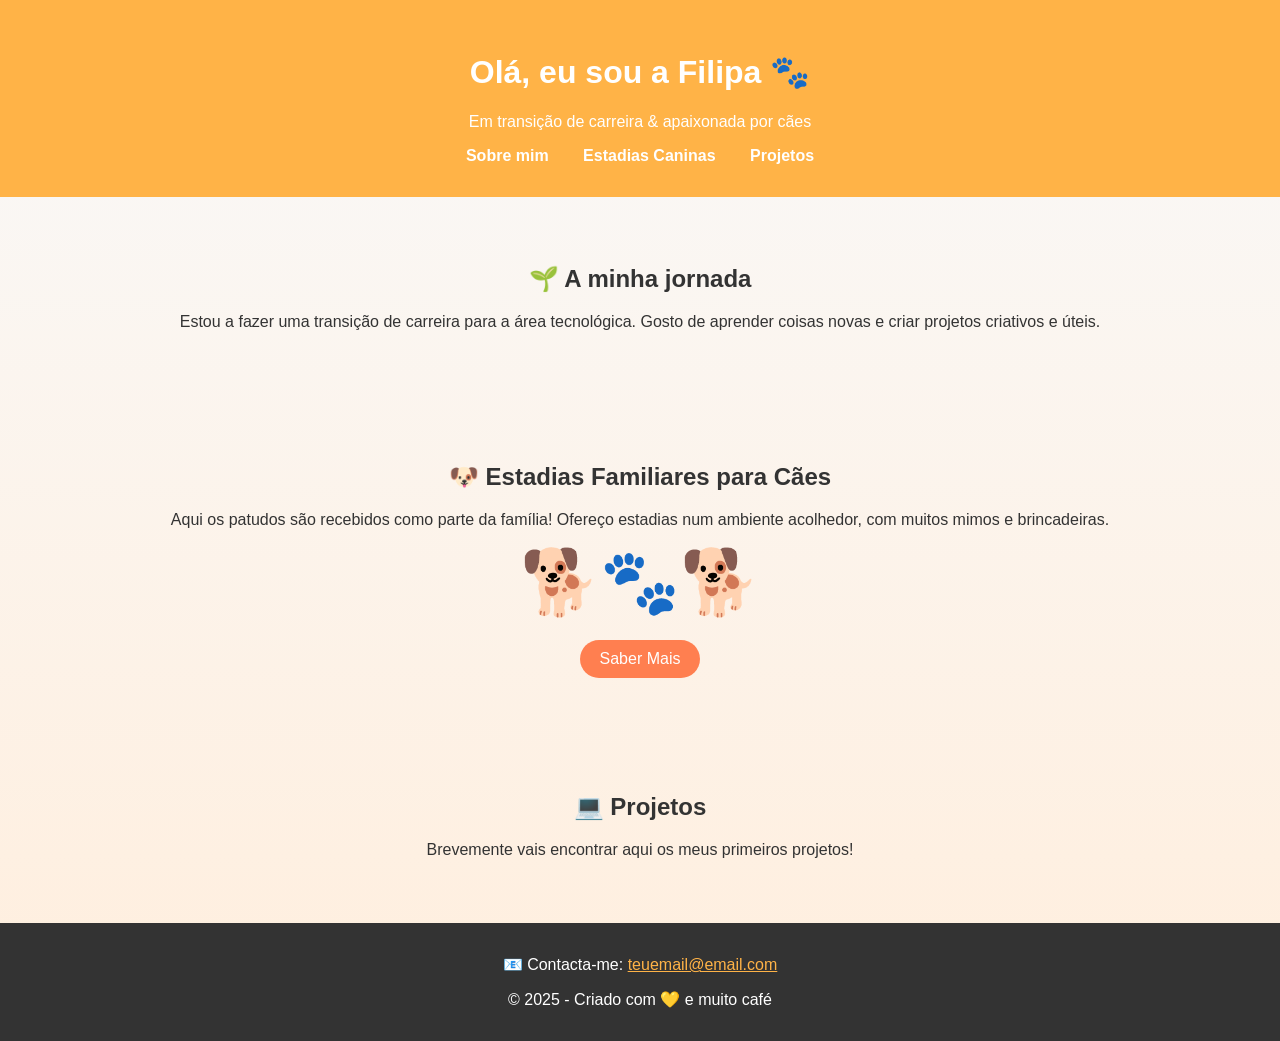
==== index.html @ b85d3b01 "docs: create index.html" ====
<!DOCTYPE html>
<html lang="pt">
<head>
  <meta charset="UTF-8">
  <meta name="viewport" content="width=device-width, initial-scale=1.0">
  <title>Bem-vindo ao meu cantinho</title>
  <style>
    body { 
      font-family: 'Segoe UI', sans-serif; 
      margin: 0; 
      background: linear-gradient(to bottom, #f9f9f9, #ffeedd); 
      color: #333;
    }
    header {
      background: #ffb347;
      color: white;
      padding: 2rem;
      text-align: center;
    }
    nav a {
      margin: 0 15px;
      color: white;
      text-decoration: none;
      font-weight: bold;
    }
    .section {
      padding: 3rem;
      text-align: center;
    }
    .btn {
      display: inline-block;
      margin-top: 20px;
      background: #ff7f50;
      color: white;
      padding: 10px 20px;
      border-radius: 25px;
      text-decoration: none;
      transition: 0.3s;
    }
    .btn:hover {
      background: #e0663d;
    }
    .dog {
      font-size: 4rem;
    }
    footer {
      background: #333;
      color: white;
      text-align: center;
      padding: 1rem;
    }
  </style>
</head>
<body>
  <header>
    <h1>Olá, eu sou a Filipa 🐾</h1>
    <p>Em transição de carreira & apaixonada por cães</p>
    <nav>
      <a href="#about">Sobre mim</a>
      <a href="#dogs">Estadias Caninas</a>
      <a href="#projects">Projetos</a>
    </nav>
  </header>

  <section class="section" id="about">
    <h2>🌱 A minha jornada</h2>
    <p>Estou a fazer uma transição de carreira para a área tecnológica. 
       Gosto de aprender coisas novas e criar projetos criativos e úteis.</p>
  </section>

  <section class="section" id="dogs">
    <h2>🐶 Estadias Familiares para Cães</h2>
    <p>Aqui os patudos são recebidos como parte da família! 
       Ofereço estadias num ambiente acolhedor, com muitos mimos e brincadeiras.</p>
    <div class="dog">🐕🐾🐕</div>
    <a href="#contact" class="btn">Saber Mais</a>
  </section>

  <section class="section" id="projects">
    <h2>💻 Projetos</h2>
    <p>Brevemente vais encontrar aqui os meus primeiros projetos!</p>
  </section>

  <footer id="contact">
    <p>📧 Contacta-me: <a href="mailto:teuemail@email.com" style="color:#ffb347;">teuemail@email.com</a></p>
    <p>© 2025 - Criado com 💛 e muito café</p>
  </footer>
</body>
</html>
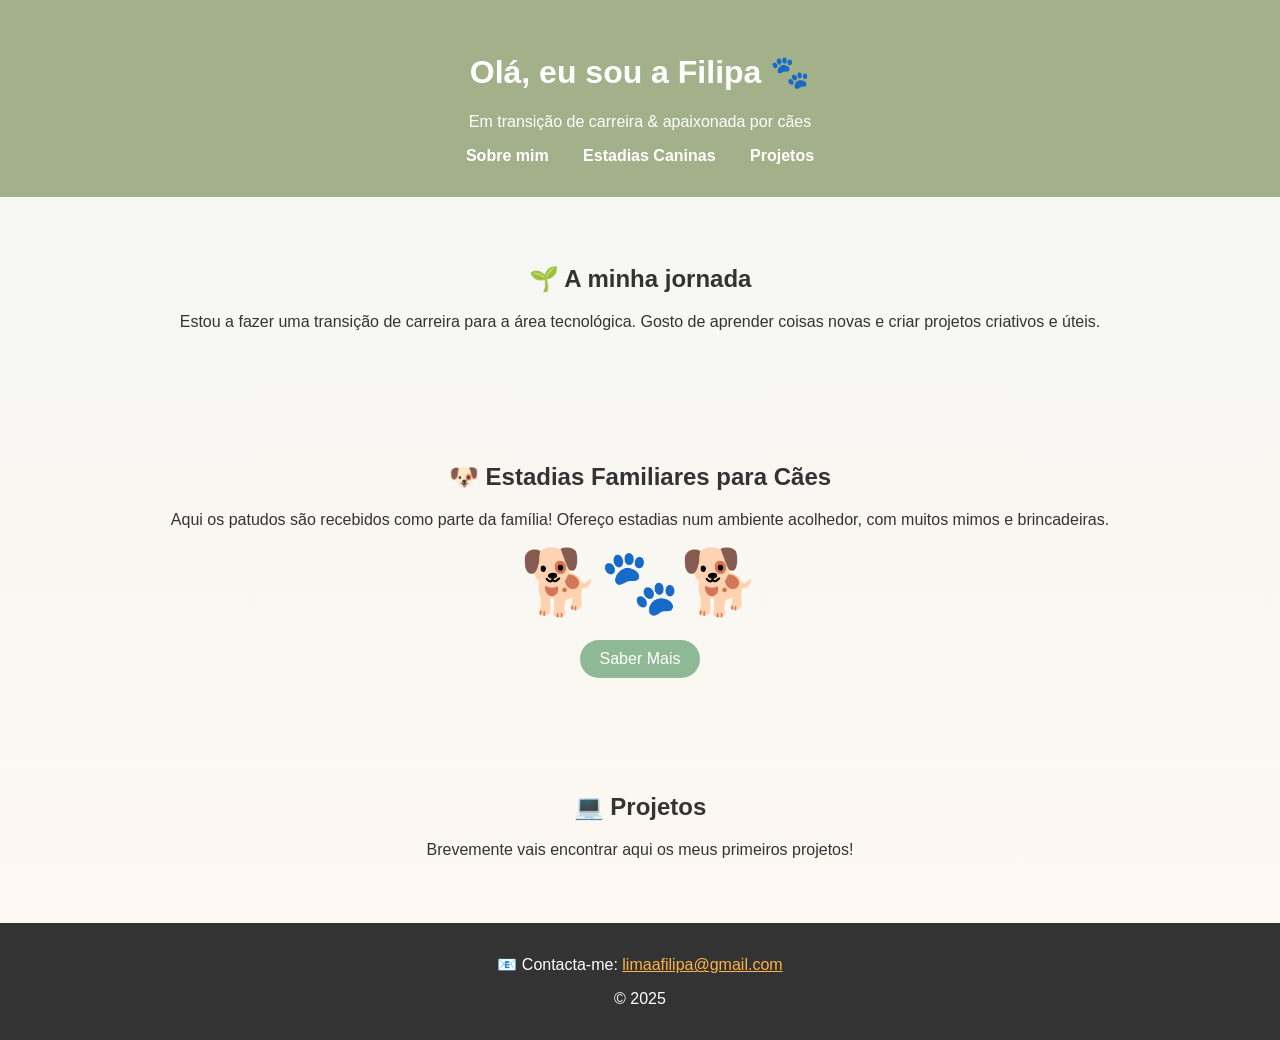
==== commit 689804e3: "style: change page color" ====
--- a/index.html
+++ b/index.html
@@ -8,11 +8,11 @@
     body { 
       font-family: 'Segoe UI', sans-serif; 
       margin: 0; 
-      background: linear-gradient(to bottom, #f9f9f9, #ffeedd); 
+      background: linear-gradient(to bottom, #f4f7f5, #fef8f0); 
       color: #333;
     }
     header {
-      background: #ffb347;
+      background: #a3b18a;
       color: white;
       padding: 2rem;
       text-align: center;
@@ -30,7 +30,7 @@
     .btn {
       display: inline-block;
       margin-top: 20px;
-      background: #ff7f50;
+      background: #8fb996;
       color: white;
       padding: 10px 20px;
       border-radius: 25px;
@@ -38,17 +38,20 @@
       transition: 0.3s;
     }
     .btn:hover {
-      background: #e0663d;
+      background: #718355;
     }
     .dog {
       font-size: 4rem;
     }
-    footer {
-      background: #333;
-      color: white;
-      text-align: center;
-      padding: 1rem;
-    }
+   footer {
+    background: #333;
+    color: white;
+    text-align: center;
+    padding: 1rem;
+  }
+  footer a {
+    color: #d4a373; /* Dourado pastel */
+  }
   </style>
 </head>
 <body>
@@ -82,8 +85,8 @@
   </section>
 
   <footer id="contact">
-    <p>📧 Contacta-me: <a href="mailto:teuemail@email.com" style="color:#ffb347;">teuemail@email.com</a></p>
-    <p>© 2025 - Criado com 💛 e muito café</p>
+    <p>📧 Contacta-me: <a href="mailto:teuemail@email.com" style="color:#ffb347;">limaafilipa@gmail.com</a></p>
+    <p>© 2025</p>
   </footer>
 </body>
 </html>
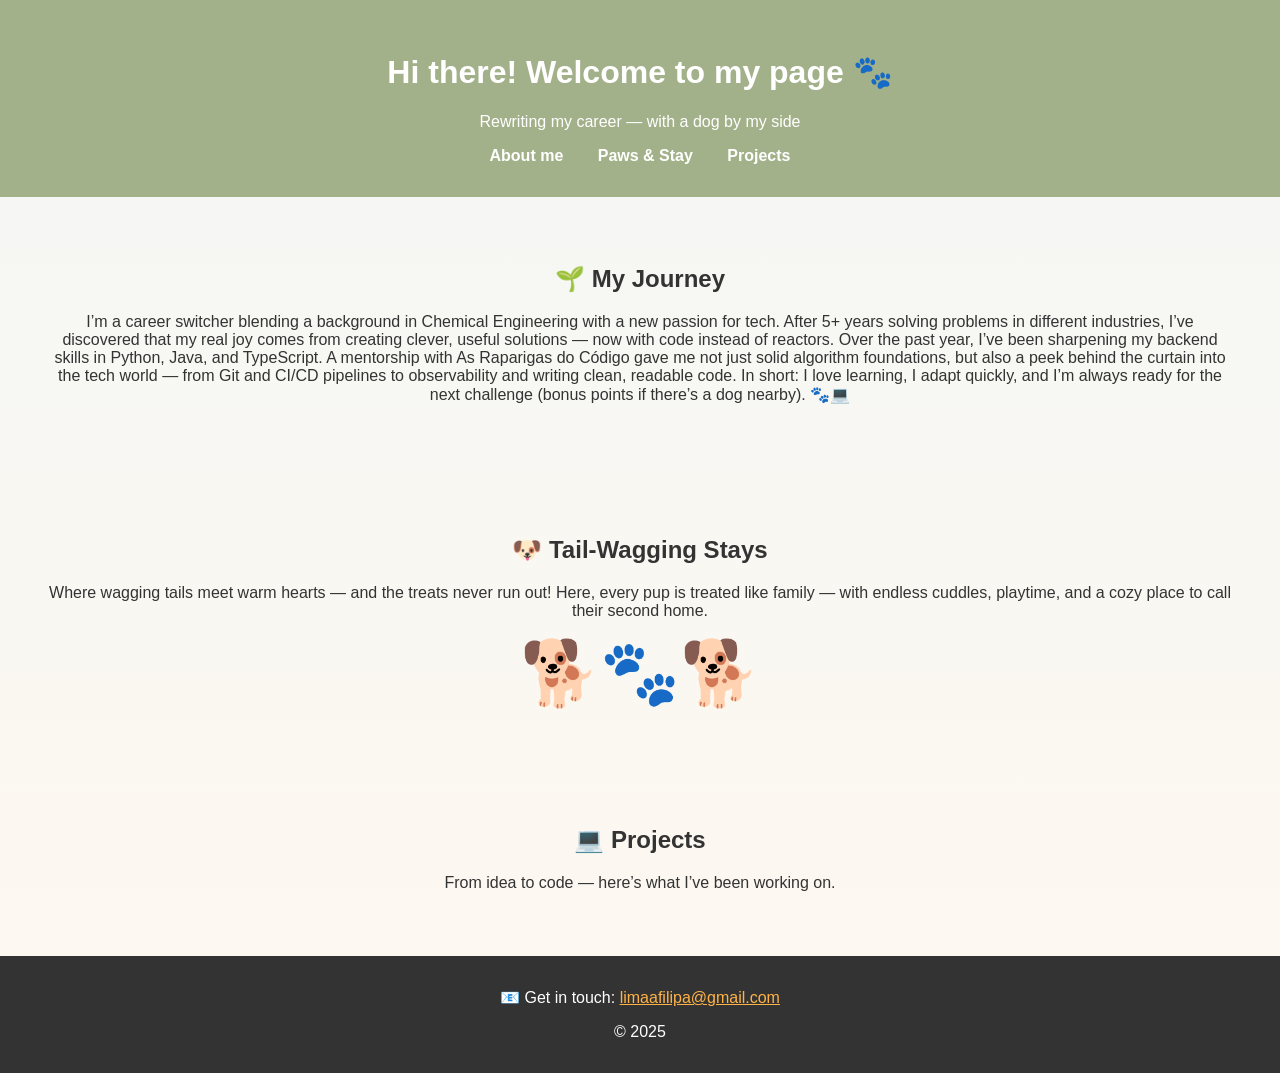
==== commit 19db62ba: "chore: improve and convert to english all text" ====
--- a/index.html
+++ b/index.html
@@ -3,7 +3,7 @@
 <head>
   <meta charset="UTF-8">
   <meta name="viewport" content="width=device-width, initial-scale=1.0">
-  <title>Bem-vindo ao meu cantinho</title>
+  <title>Welcome to my page!</title>
   <style>
     body { 
       font-family: 'Segoe UI', sans-serif; 
@@ -50,42 +50,45 @@
     padding: 1rem;
   }
   footer a {
-    color: #d4a373; /* Dourado pastel */
+    color: #d4a373;
   }
   </style>
 </head>
 <body>
   <header>
-    <h1>Olá, eu sou a Filipa 🐾</h1>
-    <p>Em transição de carreira & apaixonada por cães</p>
+    <h1>Hi there! Welcome to my page 🐾</h1>
+    <p>Rewriting my career — with a dog by my side</p>
     <nav>
-      <a href="#about">Sobre mim</a>
-      <a href="#dogs">Estadias Caninas</a>
-      <a href="#projects">Projetos</a>
+      <a href="#about">About me</a>
+      <a href="#dogs">Paws & Stay</a>
+      <a href="#projects">Projects</a>
     </nav>
   </header>
 
   <section class="section" id="about">
-    <h2>🌱 A minha jornada</h2>
-    <p>Estou a fazer uma transição de carreira para a área tecnológica. 
-       Gosto de aprender coisas novas e criar projetos criativos e úteis.</p>
+    <h2>🌱 My Journey</h2>
+    <p>I’m a career switcher blending a background in Chemical Engineering with a new passion for tech.
+      After 5+ years solving problems in different industries, I’ve discovered that my real joy comes from creating clever, useful solutions — now with code instead of reactors.
+      Over the past year, I’ve been sharpening my backend skills in Python, Java, and TypeScript. A mentorship with As Raparigas do Código gave me not just solid algorithm foundations, 
+      but also a peek behind the curtain into the tech world — from Git and CI/CD pipelines to observability and writing clean, readable code.
+
+      In short: I love learning, I adapt quickly, and I’m always ready for the next challenge (bonus points if there’s a dog nearby). 🐾💻</p>
   </section>
 
   <section class="section" id="dogs">
-    <h2>🐶 Estadias Familiares para Cães</h2>
-    <p>Aqui os patudos são recebidos como parte da família! 
-       Ofereço estadias num ambiente acolhedor, com muitos mimos e brincadeiras.</p>
+    <h2>🐶 Tail-Wagging Stays</h2>
+    <p>Where wagging tails meet warm hearts — and the treats never run out! 
+       Here, every pup is treated like family — with endless cuddles, playtime, and a cozy place to call their second home.</p>
     <div class="dog">🐕🐾🐕</div>
-    <a href="#contact" class="btn">Saber Mais</a>
   </section>
 
   <section class="section" id="projects">
-    <h2>💻 Projetos</h2>
-    <p>Brevemente vais encontrar aqui os meus primeiros projetos!</p>
+    <h2>💻 Projects</h2>
+    <p>From idea to code — here’s what I’ve been working on.</p>
   </section>
 
   <footer id="contact">
-    <p>📧 Contacta-me: <a href="mailto:teuemail@email.com" style="color:#ffb347;">limaafilipa@gmail.com</a></p>
+    <p>📧 Get in touch: <a href="mailto:teuemail@email.com" style="color:#ffb347;">limaafilipa@gmail.com</a></p>
     <p>© 2025</p>
   </footer>
 </body>
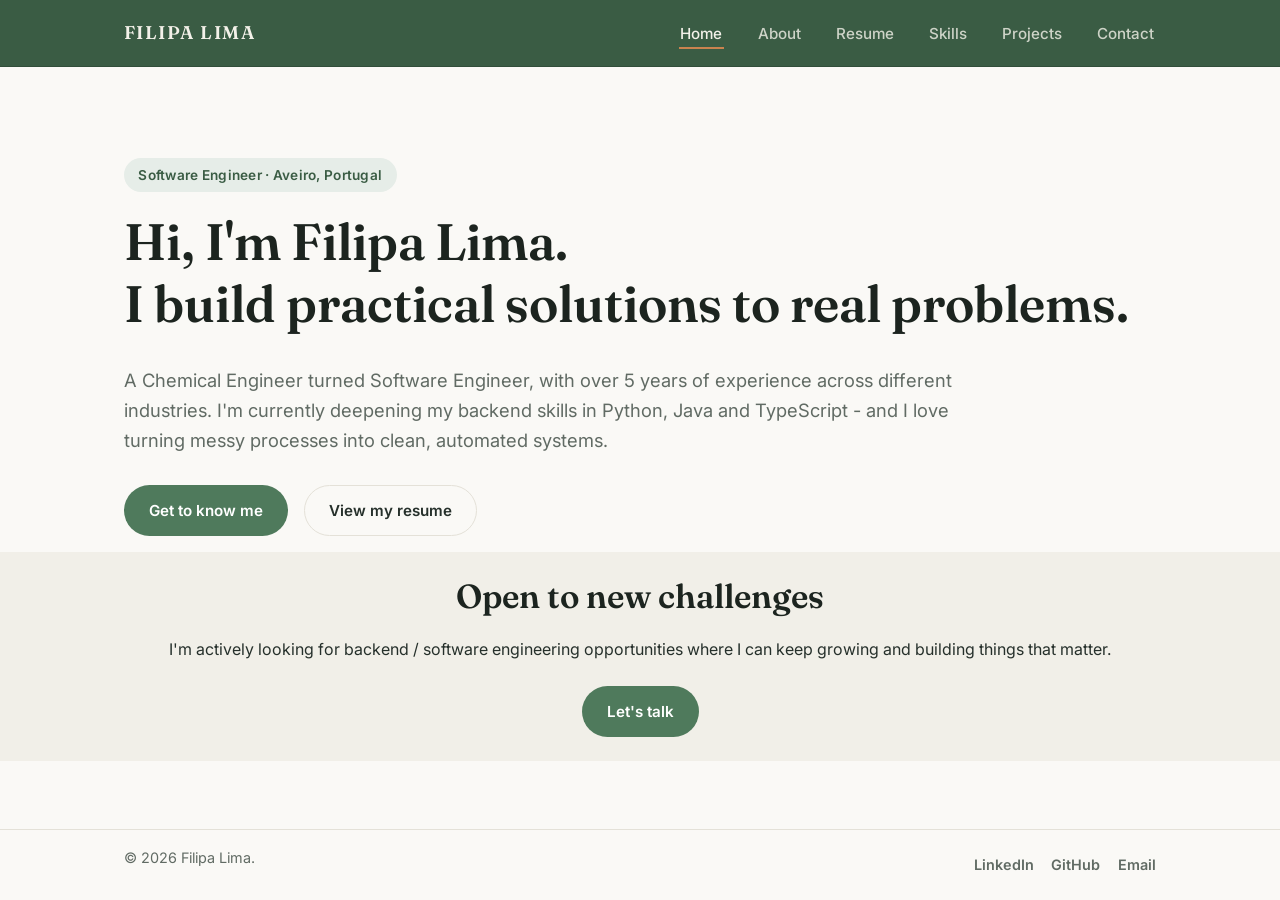
==== commit f05fd13b: "feat: redesign portfolio as multi-page site - Rebuild site as Home, About, Resume, Skills, Projects," ====
--- a/index.html
+++ b/index.html
@@ -1,95 +1,71 @@
 <!DOCTYPE html>
-<html lang="pt">
+<html lang="en">
 <head>
   <meta charset="UTF-8">
   <meta name="viewport" content="width=device-width, initial-scale=1.0">
-  <title>Welcome to my page!</title>
-  <style>
-    body { 
-      font-family: 'Segoe UI', sans-serif; 
-      margin: 0; 
-      background: linear-gradient(to bottom, #f4f7f5, #fef8f0); 
-      color: #333;
-    }
-    header {
-      background: #a3b18a;
-      color: white;
-      padding: 2rem;
-      text-align: center;
-    }
-    nav a {
-      margin: 0 15px;
-      color: white;
-      text-decoration: none;
-      font-weight: bold;
-    }
-    .section {
-      padding: 3rem;
-      text-align: center;
-    }
-    .btn {
-      display: inline-block;
-      margin-top: 20px;
-      background: #8fb996;
-      color: white;
-      padding: 10px 20px;
-      border-radius: 25px;
-      text-decoration: none;
-      transition: 0.3s;
-    }
-    .btn:hover {
-      background: #718355;
-    }
-    .dog {
-      font-size: 4rem;
-    }
-   footer {
-    background: #333;
-    color: white;
-    text-align: center;
-    padding: 1rem;
-  }
-  footer a {
-    color: #d4a373;
-  }
-  </style>
+  <title>Filipa Lima | Software Engineer</title>
+  <meta name="description" content="Filipa Lima — Software Engineer with a Chemical Engineering background, focused on automation, backend development and problem-solving.">
+  <link rel="preconnect" href="https://fonts.googleapis.com">
+  <link href="https://fonts.googleapis.com/css2?family=Fraunces:wght@500;600;700&family=Inter:wght@400;500;600;700&display=swap" rel="stylesheet">
+  <link rel="stylesheet" href="style.css">
 </head>
-<body>
-  <header>
-    <h1>Hi there! Welcome to my page 🐾</h1>
-    <p>Rewriting my career — with a dog by my side</p>
-    <nav>
-      <a href="#about">About me</a>
-      <a href="#dogs">Paws & Stay</a>
-      <a href="#projects">Projects</a>
-    </nav>
+<body class="home-page">
+
+  <header class="site-header">
+    <div class="nav-wrap">
+      <a href="index.html" class="logo">Filipa <span>Lima</span></a>
+      <button class="nav-toggle" aria-label="Toggle navigation">☰</button>
+      <ul class="nav-links">
+        <li><a href="index.html" class="active">Home</a></li>
+        <li><a href="about.html">About</a></li>
+        <li><a href="resume.html">Resume</a></li>
+        <li><a href="skills.html">Skills</a></li>
+        <li><a href="projects.html">Projects</a></li>
+        <li><a href="contact.html">Contact</a></li>
+      </ul>
+    </div>
   </header>
 
-  <section class="section" id="about">
-    <h2>🌱 My Journey</h2>
-    <p>I’m a career switcher blending a background in Chemical Engineering with a new passion for tech.
-      After 5+ years solving problems in different industries, I’ve discovered that my real joy comes from creating clever, useful solutions — now with code instead of reactors.
-      Over the past year, I’ve been sharpening my backend skills in Python, Java, and TypeScript. A mentorship with As Raparigas do Código gave me not just solid algorithm foundations, 
-      but also a peek behind the curtain into the tech world — from Git and CI/CD pipelines to observability and writing clean, readable code.
+  <main>
+    <section class="hero home-hero">
+      <div class="container">
+        <span class="eyebrow">Software Engineer · Aveiro, Portugal</span>
+        <h1>Hi, I'm Filipa Lima.<br>I build practical solutions to real problems.</h1>
+        <p class="lead">
+          A Chemical Engineer turned Software Engineer, with over 5 years of experience across
+          different industries. I'm currently deepening my backend skills in Python, Java and
+          TypeScript - and I love turning messy processes into clean, automated systems.
+        </p>
+        <div class="hero-actions">
+          <a href="about.html" class="btn btn-primary">Get to know me</a>
+          <a href="resume.html" class="btn btn-outline">View my resume</a>
+        </div>
+      </div>
+    </section>
 
-      In short: I love learning, I adapt quickly, and I’m always ready for the next challenge (bonus points if there’s a dog nearby). 🐾💻</p>
-  </section>
+    <section class="section-alt home-cta">
+      <div class="container" style="text-align:center;">
+        <h2>Open to new challenges</h2>
+        <p class="lead" style="margin:0 auto 1.5rem;">
+          I'm actively looking for backend / software engineering opportunities where I can keep
+          growing and building things that matter.
+        </p>
+        <a href="contact.html" class="btn btn-primary">Let's talk</a>
+      </div>
+    </section>
+  </main>
 
-  <section class="section" id="dogs">
-    <h2>🐶 Tail-Wagging Stays</h2>
-    <p>Where wagging tails meet warm hearts — and the treats never run out! 
-       Here, every pup is treated like family — with endless cuddles, playtime, and a cozy place to call their second home.</p>
-    <div class="dog">🐕🐾🐕</div>
-  </section>
+  <footer class="site-footer">
+    <div class="container footer-inner">
+      <p>© 2026 Filipa Lima.</p>
+      <div class="social-links">
+        <a href="https://www.linkedin.com/in/filipaalima/" target="_blank" rel="noopener">LinkedIn</a>
+        <a href="https://github.com/filipalimaa" target="_blank" rel="noopener">GitHub</a>
+        <a href="mailto:limaafilipa@gmail.com">Email</a>
+      </div>
+    </div>
+  </footer>
 
-  <section class="section" id="projects">
-    <h2>💻 Projects</h2>
-    <p>From idea to code — here’s what I’ve been working on.</p>
-  </section>
-
-  <footer id="contact">
-    <p>📧 Get in touch: <a href="mailto:teuemail@email.com" style="color:#ffb347;">limaafilipa@gmail.com</a></p>
-    <p>© 2025</p>
-  </footer>
+  <script src="script.js"></script>
 </body>
 </html>
--- a/style.css
+++ b/style.css
@@ -0,0 +1,764 @@
+/* =========================================
+   Filipa Lima — Portfolio
+   Shared stylesheet
+   ========================================= */
+
+:root {
+  --bg: #faf9f6;
+  --bg-alt: #f1efe8;
+  --surface: #ffffff;
+  --text: #26302b;
+  --text-muted: #616b64;
+  --accent: #4f7a5c;
+  --accent-dark: #3a5c44;
+  --accent-light: #e6ede8;
+  --accent2: #c9834f;
+  --border: #e4e1d8;
+  --radius: 14px;
+  --shadow: 0 4px 20px rgba(38, 48, 43, 0.06);
+  --shadow-hover: 0 10px 30px rgba(38, 48, 43, 0.1);
+  --max-width: 1080px;
+  font-size: 16px;
+}
+
+* { box-sizing: border-box; }
+
+html { scroll-behavior: smooth; }
+
+body {
+  margin: 0;
+  font-family: 'Inter', -apple-system, BlinkMacSystemFont, 'Segoe UI', sans-serif;
+  background: var(--bg);
+  color: var(--text);
+  line-height: 1.65;
+  -webkit-font-smoothing: antialiased;
+}
+
+h1, h2, h3, h4 {
+  font-family: 'Fraunces', Georgia, serif;
+  font-weight: 600;
+  line-height: 1.2;
+  margin: 0 0 0.6em;
+  color: #1c241f;
+}
+
+h1 { font-size: clamp(2.1rem, 4vw, 3.2rem); }
+h2 { font-size: clamp(1.5rem, 2.6vw, 2.1rem); }
+h3 { font-size: 1.2rem; }
+
+p { margin: 0 0 1em; }
+
+a { color: var(--accent-dark); text-decoration: none; }
+a:hover { color: var(--accent2); }
+
+img { max-width: 100%; display: block; }
+
+.container {
+  max-width: var(--max-width);
+  margin: 0 auto;
+  padding: 0 1.5rem;
+}
+
+/* ---------- Header / Nav ---------- */
+
+.site-header {
+  position: sticky;
+  top: 0;
+  z-index: 100;
+  background: var(--accent-dark);
+  border-bottom: 1px solid rgba(0, 0, 0, 0.15);
+}
+
+.nav-wrap {
+  display: flex;
+  align-items: center;
+  justify-content: space-between;
+  padding: 1.1rem 1.5rem;
+  max-width: var(--max-width);
+  margin: 0 auto;
+}
+
+.logo {
+  font-family: 'Fraunces', serif;
+  font-size: 1.15rem;
+  font-weight: 600;
+  color: #f3f1e9;
+  letter-spacing: 0.08em;
+  text-transform: uppercase;
+}
+
+.logo span { color: inherit; }
+
+.nav-links {
+  display: flex;
+  gap: 2rem;
+  list-style: none;
+  margin: 0;
+  padding: 0;
+}
+
+.nav-links a {
+  color: rgba(243, 241, 233, 0.8);
+  font-weight: 500;
+  font-size: 0.95rem;
+  padding: 0.3rem 0.1rem;
+  border-bottom: 2px solid transparent;
+  transition: 0.2s;
+}
+
+.nav-links a:hover,
+.nav-links a.active {
+  color: #f3f1e9;
+  border-bottom-color: var(--accent2);
+}
+
+.nav-toggle {
+  display: none;
+  background: none;
+  border: none;
+  font-size: 1.5rem;
+  cursor: pointer;
+  color: #f3f1e9;
+}
+
+@media (max-width: 720px) {
+  .nav-toggle { display: block; }
+  .nav-links.open a { color: var(--text); }
+  .nav-links.open a:hover,
+  .nav-links.open a.active { color: var(--accent-dark); }
+  .nav-links {
+    position: absolute;
+    top: 100%;
+    left: 0;
+    right: 0;
+    background: var(--surface);
+    flex-direction: column;
+    gap: 0;
+    border-bottom: 1px solid var(--border);
+    display: none;
+  }
+  .nav-links.open { display: flex; }
+  .nav-links a {
+    padding: 1rem 1.5rem;
+    width: 100%;
+    border-bottom: 1px solid var(--border);
+  }
+}
+
+/* ---------- Home page: fit viewport, no scroll ---------- */
+
+body.home-page {
+  display: flex;
+  flex-direction: column;
+  min-height: 100vh;
+}
+
+body.home-page main {
+  flex: 1;
+  display: flex;
+  flex-direction: column;
+  justify-content: center;
+}
+
+body.home-page .home-hero {
+  padding: 1.5rem 0 1rem;
+}
+
+body.home-page .home-cta {
+  padding: 1.5rem 0;
+}
+
+body.home-page .site-footer {
+  padding: 1rem 0;
+  margin-top: 0;
+}
+
+@media (max-height: 720px) {
+  body.home-page h1 { font-size: clamp(1.6rem, 3.2vw, 2.3rem); }
+  body.home-page .hero .lead { font-size: 1rem; }
+}
+
+/* ---------- Hero ---------- */
+
+.hero {
+  padding: 5rem 0 4rem;
+}
+
+.hero .eyebrow {
+  display: inline-block;
+  color: var(--accent-dark);
+  background: var(--accent-light);
+  padding: 0.35rem 0.9rem;
+  border-radius: 999px;
+  font-size: 0.85rem;
+  font-weight: 600;
+  letter-spacing: 0.02em;
+  margin-bottom: 1.2rem;
+}
+
+.hero p.lead {
+  font-size: 1.15rem;
+  color: var(--text-muted);
+  max-width: 46em;
+}
+
+.hero-actions {
+  display: flex;
+  gap: 1rem;
+  flex-wrap: wrap;
+  margin-top: 1.8rem;
+}
+
+/* ---------- Buttons ---------- */
+
+.btn {
+  display: inline-flex;
+  align-items: center;
+  gap: 0.5rem;
+  padding: 0.75rem 1.5rem;
+  border-radius: 999px;
+  font-weight: 600;
+  font-size: 0.95rem;
+  transition: 0.2s;
+  border: 1px solid transparent;
+}
+
+.btn-primary {
+  background: var(--accent);
+  color: #fff;
+}
+.btn-primary:hover {
+  background: var(--accent-dark);
+  color: #fff;
+}
+
+.btn-outline {
+  border-color: var(--border);
+  color: var(--text);
+  background: transparent;
+}
+.btn-outline:hover {
+  border-color: var(--accent);
+  color: var(--accent-dark);
+}
+
+/* ---------- Sections ---------- */
+
+section { padding: 3.5rem 0; }
+
+.section-head {
+  margin-bottom: 2.5rem;
+}
+
+.section-head .kicker {
+  color: var(--accent2);
+  font-weight: 700;
+  font-size: 0.82rem;
+  text-transform: uppercase;
+  letter-spacing: 0.08em;
+  margin-bottom: 0.4rem;
+  display: block;
+}
+
+.section-alt {
+  background: var(--bg-alt);
+}
+
+/* ---------- Cards / Grid ---------- */
+
+.grid {
+  display: grid;
+  gap: 1.5rem;
+}
+
+.grid-3 { grid-template-columns: repeat(3, 1fr); }
+.grid-2 { grid-template-columns: repeat(2, 1fr); }
+
+@media (max-width: 800px) {
+  .grid-3, .grid-2 { grid-template-columns: 1fr; }
+}
+
+.card {
+  background: var(--surface);
+  border: 1px solid var(--border);
+  border-radius: var(--radius);
+  padding: 1.8rem;
+  box-shadow: var(--shadow);
+  transition: 0.25s;
+}
+
+.card:hover {
+  box-shadow: var(--shadow-hover);
+  transform: translateY(-3px);
+}
+
+.card h3 { margin-bottom: 0.5rem; }
+.card .muted { color: var(--text-muted); font-size: 0.95rem; }
+
+/* ---------- Tags / Pills ---------- */
+
+.tags {
+  display: flex;
+  flex-wrap: wrap;
+  gap: 0.5rem;
+  margin-top: 1rem;
+}
+
+.tag {
+  background: var(--accent-light);
+  color: var(--accent-dark);
+  font-size: 0.82rem;
+  font-weight: 600;
+  padding: 0.35rem 0.8rem;
+  border-radius: 999px;
+}
+
+/* ---------- Timeline (Resume) ---------- */
+
+.timeline {
+  position: relative;
+  border-left: 2px solid var(--border);
+  padding-left: 2rem;
+  margin-left: 0.5rem;
+}
+
+.timeline-item {
+  position: relative;
+  margin-bottom: 2.4rem;
+}
+
+.timeline-item::before {
+  content: '';
+  position: absolute;
+  left: -2.44rem;
+  top: 0.3rem;
+  width: 12px;
+  height: 12px;
+  border-radius: 50%;
+  background: var(--accent);
+  border: 3px solid var(--bg);
+  box-shadow: 0 0 0 2px var(--accent);
+}
+
+.timeline-item .date {
+  color: var(--accent2);
+  font-weight: 700;
+  font-size: 0.85rem;
+  text-transform: uppercase;
+  letter-spacing: 0.04em;
+}
+
+.timeline-item h3 { margin: 0.3rem 0 0.1rem; }
+.timeline-item .org { color: var(--text-muted); font-style: italic; margin-bottom: 0.6rem; }
+
+.timeline-item ul { margin: 0.5rem 0 0; padding-left: 1.2rem; }
+.timeline-item li { margin-bottom: 0.35rem; }
+
+/* ---------- Project image placeholder ---------- */
+
+.project-image {
+  width: 100%;
+  height: 170px;
+  border-radius: 10px;
+  background: linear-gradient(135deg, var(--accent-light), var(--bg-alt));
+  display: flex;
+  align-items: center;
+  justify-content: center;
+  color: var(--accent-dark);
+  font-size: 0.85rem;
+  font-weight: 600;
+  margin-bottom: 1.2rem;
+  border: 1px dashed var(--border);
+}
+
+/* ---------- Contact ---------- */
+
+.contact-list {
+  list-style: none;
+  padding: 0;
+  margin: 0;
+  display: grid;
+  gap: 1rem;
+}
+
+.contact-list li {
+  display: flex;
+  align-items: center;
+  gap: 0.8rem;
+  background: var(--surface);
+  border: 1px solid var(--border);
+  border-radius: var(--radius);
+  padding: 1rem 1.3rem;
+}
+
+.contact-list .icon {
+  width: 38px;
+  height: 38px;
+  border-radius: 50%;
+  background: var(--accent-light);
+  color: var(--accent-dark);
+  display: flex;
+  align-items: center;
+  justify-content: center;
+  font-size: 1.1rem;
+  flex-shrink: 0;
+}
+
+/* ---------- Footer ---------- */
+
+.site-footer {
+  border-top: 1px solid var(--border);
+  padding: 2.2rem 0;
+  margin-top: 2rem;
+  color: var(--text-muted);
+  font-size: 0.9rem;
+}
+
+.footer-inner {
+  display: flex;
+  justify-content: space-between;
+  align-items: center;
+  flex-wrap: wrap;
+  gap: 1rem;
+}
+
+.social-links {
+  display: flex;
+  gap: 1.1rem;
+}
+
+.social-links a {
+  color: var(--text-muted);
+  font-weight: 600;
+}
+
+.social-links a:hover { color: var(--accent-dark); }
+
+/* ---------- About: split hero with photo ---------- */
+
+.about-hero {
+  display: grid;
+  grid-template-columns: 1.1fr 0.9fr;
+  gap: 3rem;
+  align-items: center;
+}
+
+@media (max-width: 800px) {
+  .about-hero { grid-template-columns: 1fr; }
+}
+
+.about-photo-wrap {
+  position: relative;
+  justify-self: center;
+}
+
+.about-photo-wrap::before {
+  content: '';
+  position: absolute;
+  top: -18px;
+  right: -18px;
+  width: 100%;
+  height: 100%;
+  background: var(--accent2);
+  border-radius: 28px;
+  z-index: 0;
+  opacity: 0.35;
+}
+
+.about-photo-wrap::after {
+  content: '';
+  position: absolute;
+  bottom: -16px;
+  left: -16px;
+  width: 90px;
+  height: 90px;
+  background: var(--accent);
+  border-radius: 50%;
+  z-index: 0;
+  opacity: 0.5;
+}
+
+.about-photo {
+  position: relative;
+  z-index: 1;
+  width: 320px;
+  max-width: 100%;
+  height: 380px;
+  object-fit: cover;
+  border-radius: 24px;
+  box-shadow: var(--shadow-hover);
+  border: 5px solid var(--surface);
+}
+
+/* ---------- Feature band (rich color block) ---------- */
+
+.feature-band {
+  background: linear-gradient(135deg, #3a5c44 0%, #2c4735 55%, #24382a 100%);
+  color: #f3f1e9;
+  position: relative;
+  overflow: hidden;
+}
+
+.feature-band::before {
+  content: '';
+  position: absolute;
+  top: -80px;
+  right: -80px;
+  width: 260px;
+  height: 260px;
+  background: var(--accent2);
+  border-radius: 50%;
+  opacity: 0.18;
+}
+
+.feature-band::after {
+  content: '';
+  position: absolute;
+  bottom: -100px;
+  left: -60px;
+  width: 220px;
+  height: 220px;
+  background: #f3f1e9;
+  border-radius: 50%;
+  opacity: 0.08;
+}
+
+.feature-band h2, .feature-band h3 { color: #fdfcf8; }
+
+.feature-band .section-head .kicker { color: #f0c49a; }
+
+.feature-band p { color: #d9e2db; }
+
+.feature-band .muted { color: #c3cec6; }
+
+.band-row {
+  position: relative;
+  z-index: 1;
+  display: grid;
+  grid-template-columns: 0.9fr 1.1fr;
+  gap: 2.5rem;
+  align-items: center;
+  margin-bottom: 3rem;
+}
+
+.band-row:last-child { margin-bottom: 0; }
+
+.band-row.reverse .band-text { order: 2; }
+.band-row.reverse .band-visual { order: 1; }
+
+@media (max-width: 800px) {
+  .band-row { grid-template-columns: 1fr; }
+  .band-row.reverse .band-text,
+  .band-row.reverse .band-visual {
+    order: initial;
+  }
+}
+
+.pill-badge {
+  display: inline-flex;
+  align-items: center;
+  gap: 0.4rem;
+  background: rgba(243, 241, 233, 0.12);
+  border: 1px solid rgba(243, 241, 233, 0.25);
+  color: #f3f1e9;
+  padding: 0.3rem 0.85rem;
+  border-radius: 999px;
+  font-size: 0.82rem;
+  font-weight: 600;
+  margin-bottom: 1rem;
+}
+
+/* ---------- Photo gallery (mosaic) ---------- */
+
+.gallery {
+  display: grid;
+  grid-template-columns: repeat(4, 1fr);
+  grid-auto-rows: 130px;
+  gap: 0.8rem;
+}
+
+.gallery img {
+  width: 100%;
+  height: 100%;
+  object-fit: cover;
+  border-radius: 14px;
+  transition: transform 0.35s ease, box-shadow 0.35s ease;
+  box-shadow: 0 6px 18px rgba(0,0,0,0.25);
+}
+
+.gallery img:hover {
+  transform: scale(1.04);
+}
+
+.gallery .tall { grid-row: span 2; }
+.gallery .wide { grid-column: span 2; }
+
+@media (max-width: 800px) {
+  .gallery { grid-template-columns: repeat(2, 1fr); grid-auto-rows: 140px; }
+}
+
+.travel-photo {
+  width: 100%;
+  border-radius: 20px;
+  box-shadow: 0 10px 30px rgba(0,0,0,0.3);
+  object-fit: cover;
+  height: 320px;
+}
+
+.hero-photo-caption {
+  margin-top: 0.8rem;
+  text-align: center;
+  font-size: 0.85rem;
+  color: var(--text-muted);
+  font-style: italic;
+}
+
+/* ---------- Spotlight: my own dog, side-by-side with "What drives me" ---------- */
+
+.spotlight-row {
+  display: grid;
+  grid-template-columns: 1fr 1fr;
+  gap: 4rem;
+  align-items: start;
+  margin-top: 2.5rem;
+}
+
+@media (max-width: 800px) {
+  .spotlight-row { grid-template-columns: 1fr; gap: 1.5rem; }
+}
+
+.spotlight-dog {
+  display: flex;
+  flex-direction: column;
+  gap: 0.9rem;
+  background: var(--accent-light);
+  border: 1px solid var(--border);
+  border-radius: var(--radius);
+  padding: 1.2rem;
+  height: 100%;
+}
+
+.spotlight-photos {
+  display: flex;
+  gap: 0.7rem;
+}
+
+.spotlight-photos img {
+  width: 50%;
+  height: 110px;
+  object-fit: cover;
+  border-radius: 14px;
+  box-shadow: var(--shadow);
+  border: 3px solid var(--surface);
+}
+
+.spotlight-photos img:nth-child(2) {
+  margin-top: 0.9rem;
+}
+
+.spotlight-dog h3 { margin-bottom: 0.3rem; }
+.spotlight-dog p { margin-bottom: 0; }
+
+.drives-compact h2 { margin-bottom: 0.8rem; }
+
+.drives-list {
+  list-style: none;
+  margin: 0;
+  padding: 0;
+  display: grid;
+  gap: 0.6rem;
+}
+
+.drives-list li {
+  display: flex;
+  align-items: flex-start;
+  gap: 0.8rem;
+}
+
+.drives-icon {
+  width: 34px;
+  height: 34px;
+  border-radius: 50%;
+  background: var(--accent-light);
+  display: flex;
+  align-items: center;
+  justify-content: center;
+  font-size: 1rem;
+  flex-shrink: 0;
+}
+
+.drives-list strong { font-size: 0.95rem; }
+.drives-list .muted { font-size: 0.88rem; }
+
+.pill-badge-light {
+  display: inline-flex;
+  align-items: center;
+  gap: 0.4rem;
+  background: var(--accent);
+  color: #fff;
+  padding: 0.3rem 0.85rem;
+  border-radius: 999px;
+  font-size: 0.82rem;
+  font-weight: 600;
+  margin-bottom: 0.8rem;
+}
+
+/* ---------- Foster dogs: diagonal scatter with arrows ---------- */
+
+.foster-intro {
+  margin-bottom: 2.5rem;
+}
+
+.foster-scatter {
+  display: flex;
+  flex-wrap: wrap;
+  gap: 2.2rem 1.6rem;
+  padding: 1.5rem 0.5rem 0.5rem;
+}
+
+.foster-card {
+  position: relative;
+  width: 190px;
+  text-align: center;
+  transform: rotate(var(--tilt, 0deg)) translateY(var(--drop, 0px));
+}
+
+.foster-scatter .foster-card:nth-child(1) { --tilt: -4deg; --drop: 0px; }
+.foster-scatter .foster-card:nth-child(2) { --tilt: 3deg;  --drop: 22px; }
+.foster-scatter .foster-card:nth-child(3) { --tilt: -3deg; --drop: 44px; }
+.foster-scatter .foster-card:nth-child(4) { --tilt: 4deg;  --drop: 10px; }
+.foster-scatter .foster-card:nth-child(5) { --tilt: -5deg; --drop: 34px; }
+.foster-scatter .foster-card:nth-child(6) { --tilt: 2deg;  --drop: 6px; }
+.foster-scatter .foster-card:nth-child(7) { --tilt: -2deg; --drop: 28px; }
+
+@media (max-width: 700px) {
+  .foster-card { --tilt: 0deg; --drop: 0px; }
+}
+
+.foster-card img {
+  width: 100%;
+  height: 170px;
+  object-fit: cover;
+  border-radius: 14px;
+  box-shadow: 0 8px 20px rgba(0,0,0,0.3);
+  border: 4px solid rgba(243, 241, 233, 0.9);
+}
+
+.foster-arrow {
+  display: flex;
+  justify-content: center;
+  margin: -0.2rem 0 -0.3rem;
+}
+
+.foster-arrow svg { display: block; }
+
+.foster-name {
+  display: inline-block;
+  background: rgba(243, 241, 233, 0.14);
+  border: 1px dashed rgba(243, 241, 233, 0.4);
+  color: #f3f1e9;
+  font-size: 0.78rem;
+  font-weight: 600;
+  padding: 0.25rem 0.7rem;
+  border-radius: 999px;
+}
